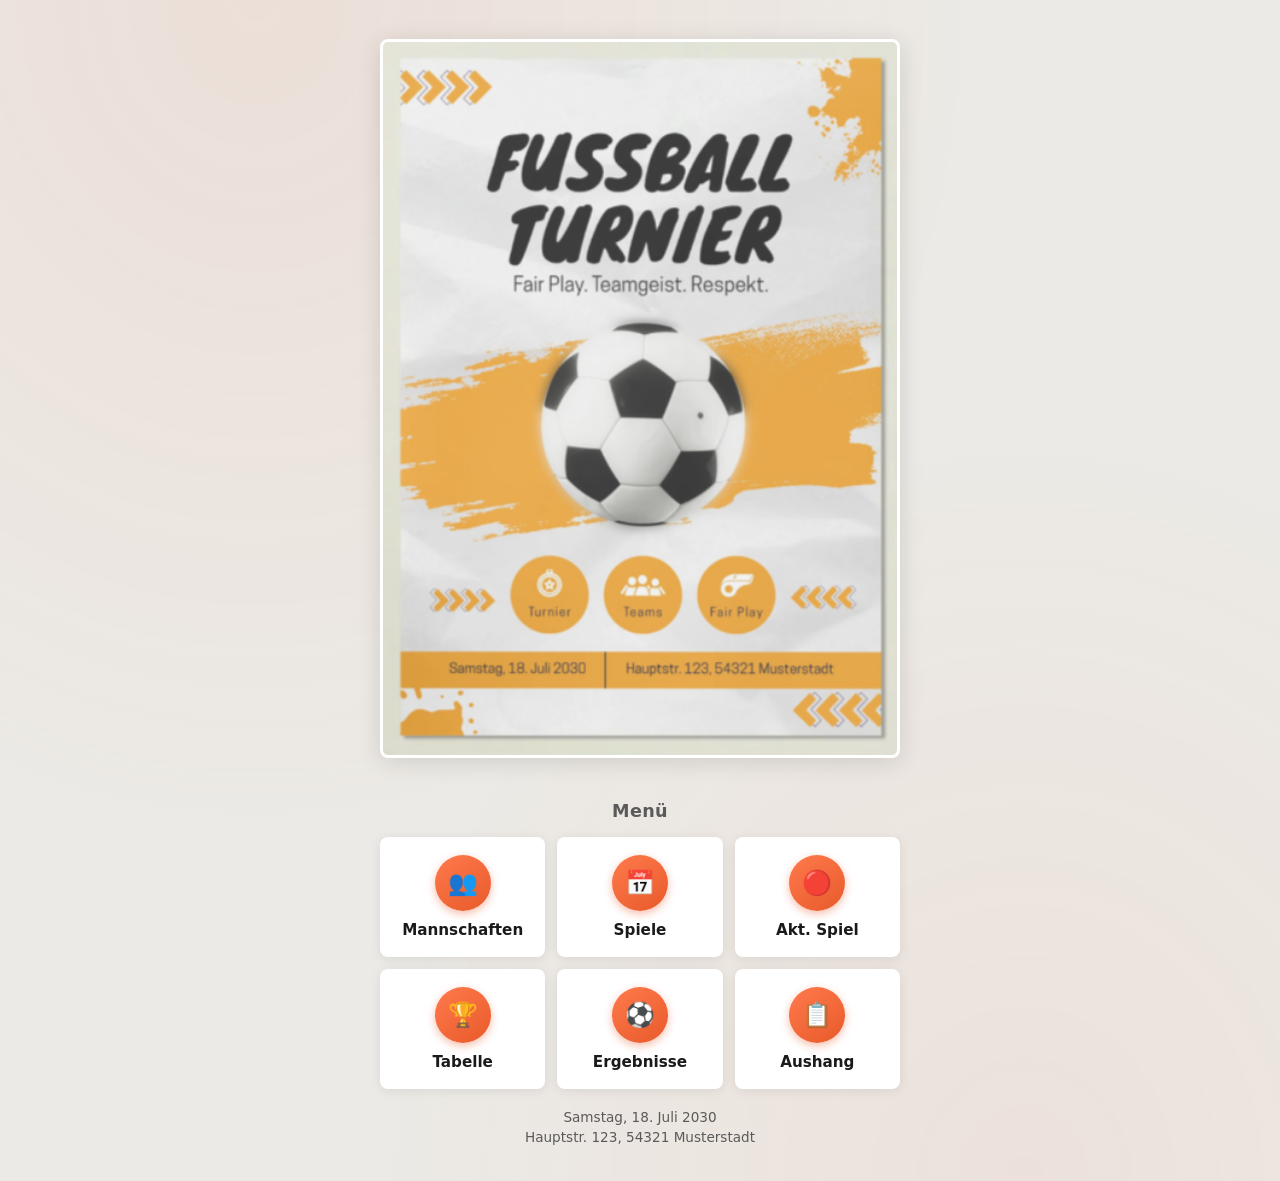
==== index.html @ 4a1cb92f "Fussball Turnier Web: Turnierverwaltung im Browser Reine Static-Web-App ohne Framework und ohne Buil" ====
<!DOCTYPE html>
<html lang="de">
<head>
  <meta charset="UTF-8">
  <meta name="viewport" content="width=device-width, initial-scale=1.0">
  <title>Fussball Turnier – Start</title>
  <link rel="stylesheet" href="css/global.css">
  <link rel="stylesheet" href="css/start.css">
</head>
<body>
  <div class="start-page">
    <div class="start-inner">
      <figure class="poster-frame">
        <img
          src="assets/turnier-poster.png"
          alt="Poster: Fussball Turnier – Fair Play. Teamgeist. Respekt."
          width="520"
          height="740"
        >
      </figure>

      <nav class="start-menu" aria-label="Hauptmenü">
        <h2 class="start-menu__title">Menü</h2>
        <ul class="menu-grid">
          <li>
            <a class="menu-card" href="mannschaften.html">
              <span class="menu-card__icon" aria-hidden="true">👥</span>
              <span class="menu-card__label">Mannschaften</span>
            </a>
          </li>
          <li>
            <a class="menu-card" href="spiele.html">
              <span class="menu-card__icon" aria-hidden="true">📅</span>
              <span class="menu-card__label">Spiele</span>
            </a>
          </li>
          <li>
            <a class="menu-card" href="aktspiel.html">
              <span class="menu-card__icon" aria-hidden="true">🔴</span>
              <span class="menu-card__label">Akt. Spiel</span>
            </a>
          </li>
          <li>
            <a class="menu-card" href="tabelle.html">
              <span class="menu-card__icon" aria-hidden="true">🏆</span>
              <span class="menu-card__label">Tabelle</span>
            </a>
          </li>
          <li>
            <a class="menu-card" href="ergebnisse.html">
              <span class="menu-card__icon" aria-hidden="true">⚽</span>
              <span class="menu-card__label">Ergebnisse</span>
            </a>
          </li>
          <li>
            <a class="menu-card" href="aushang.html">
              <span class="menu-card__icon" aria-hidden="true">📋</span>
              <span class="menu-card__label">Aushang</span>
            </a>
          </li>
        </ul>
      </nav>
    </div>

    <footer class="start-footer">
      <p id="start-titel" hidden></p>
      <p id="start-datum">Samstag, 18. Juli 2030</p>
      <p id="start-ort">Hauptstr. 123, 54321 Musterstadt</p>
    </footer>
  </div>
  <script src="js/turnier-store.js"></script>
  <script src="js/start.js"></script>
</body>
</html>
---- css/global.css ----
*,
*::before,
*::after {
  box-sizing: border-box;
}

:root {
  --color-orange: #e85a2a;
  --color-orange-dark: #c94a1f;
  --color-orange-light: #ff7a4d;
  --color-ink: #1a1a1a;
  --color-muted: #5a5a5a;
  --color-paper: #eceae6;
  --font-ui: "Segoe UI", system-ui, -apple-system, sans-serif;
  --shadow-soft: 0 4px 24px rgba(0, 0, 0, 0.12);
  --radius: 8px;
}

body {
  margin: 0;
  min-height: 100vh;
  font-family: var(--font-ui);
  font-size: 15px;
  color: var(--color-ink);
  background: var(--color-paper);
}

a {
  color: inherit;
}

img {
  max-width: 100%;
  height: auto;
  display: block;
}
---- css/start.css ----
.start-page {
  min-height: 100vh;
  display: flex;
  flex-direction: column;
  align-items: center;
  padding: 24px 16px 32px;
  background:
    radial-gradient(ellipse at 20% 0%, rgba(232, 90, 42, 0.08) 0%, transparent 50%),
    radial-gradient(ellipse at 80% 100%, rgba(232, 90, 42, 0.06) 0%, transparent 45%),
    var(--color-paper);
}

.start-inner {
  width: min(520px, 100%);
  display: flex;
  flex-direction: column;
  align-items: center;
  gap: 28px;
}

.poster-frame {
  width: 100%;
  border-radius: var(--radius);
  overflow: hidden;
  box-shadow: var(--shadow-soft);
  border: 3px solid #fff;
  background: #fff;
}

.poster-frame img {
  width: 100%;
  vertical-align: middle;
}

.start-menu {
  width: 100%;
}

.start-menu__title {
  margin: 0 0 16px;
  text-align: center;
  font-size: 1.1rem;
  font-weight: 600;
  letter-spacing: 0.02em;
  color: var(--color-muted);
}

.menu-grid {
  display: grid;
  grid-template-columns: repeat(2, 1fr);
  gap: 14px;
  list-style: none;
  margin: 0;
  padding: 0;
}

@media (min-width: 480px) {
  .menu-grid {
    grid-template-columns: repeat(3, 1fr);
    gap: 12px;
  }
}


.menu-card {
  display: flex;
  flex-direction: column;
  align-items: center;
  gap: 10px;
  padding: 16px 10px;
  text-decoration: none;
  border-radius: var(--radius);
  background: #fff;
  border: 2px solid transparent;
  box-shadow: 0 2px 12px rgba(0, 0, 0, 0.08);
  transition: transform 0.15s ease, border-color 0.15s ease, box-shadow 0.15s ease;
}

.menu-card:hover {
  transform: translateY(-2px);
  border-color: var(--color-orange);
  box-shadow: 0 6px 20px rgba(232, 90, 42, 0.25);
}

.menu-card:focus-visible {
  outline: 2px solid var(--color-orange);
  outline-offset: 2px;
}

.menu-card__icon {
  width: 56px;
  height: 56px;
  border-radius: 50%;
  background: linear-gradient(145deg, var(--color-orange-light), var(--color-orange));
  color: #fff;
  display: flex;
  align-items: center;
  justify-content: center;
  font-size: 1.5rem;
  line-height: 1;
  box-shadow: 0 3px 8px rgba(232, 90, 42, 0.4);
}

.menu-card__label {
  font-weight: 700;
  font-size: 0.95rem;
  text-align: center;
}

.start-footer {
  margin-top: auto;
  padding-top: 16px;
  text-align: center;
  font-size: 0.85rem;
  color: var(--color-muted);
}

.start-footer p {
  margin: 4px 0;
}
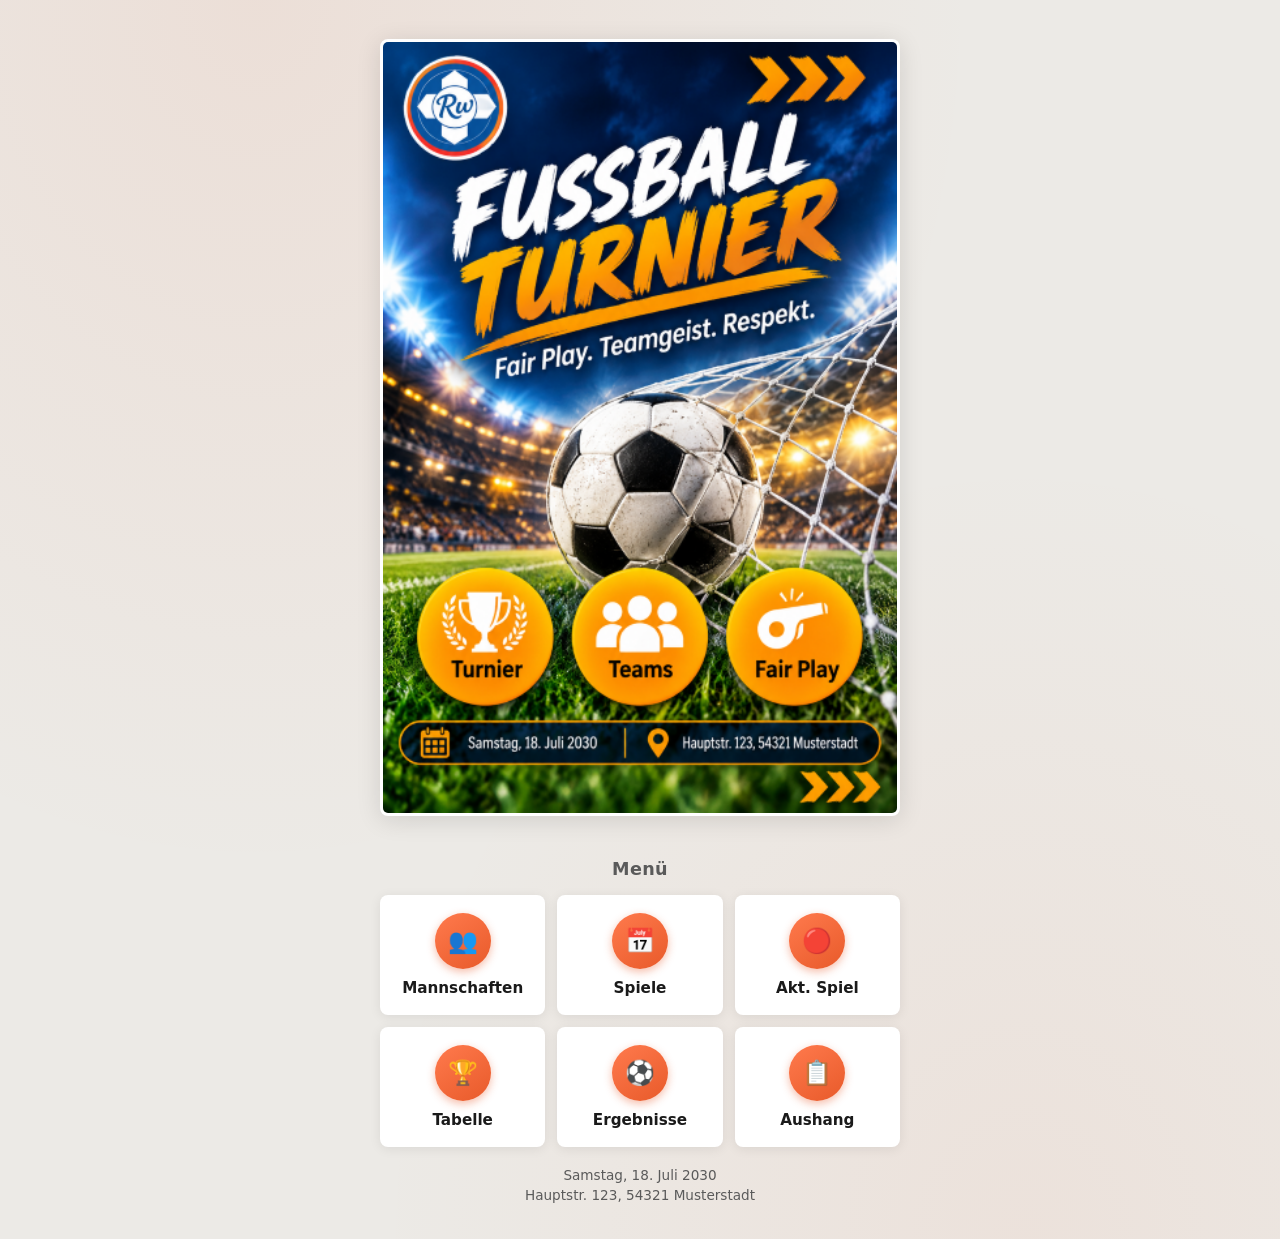
==== commit a2e42a46: "Neues Turnierposter auf der Startseite Das Posterbild gegen das neue Motiv getauscht und die width/h" ====
--- a/index.html
+++ b/index.html
@@ -4,6 +4,10 @@
   <meta charset="UTF-8">
   <meta name="viewport" content="width=device-width, initial-scale=1.0">
   <title>Fussball Turnier – Start</title>
+  <meta name="theme-color" content="#e85a2a">
+  <link rel="manifest" href="manifest.webmanifest">
+  <link rel="apple-touch-icon" href="assets/apple-touch-icon.png">
+  <link rel="icon" href="assets/icon.svg" type="image/svg+xml">
   <link rel="stylesheet" href="css/global.css">
   <link rel="stylesheet" href="css/start.css">
 </head>
@@ -14,8 +18,8 @@
         <img
           src="assets/turnier-poster.png"
           alt="Poster: Fussball Turnier – Fair Play. Teamgeist. Respekt."
-          width="520"
-          height="740"
+          width="394"
+          height="591"
         >
       </figure>
 
--- a/css/global.css
+++ b/css/global.css
@@ -34,3 +34,18 @@
   height: auto;
   display: block;
 }
+
+/* ---------- Handy ----------
+   Unter 16px zoomt iOS Safari beim Antippen eines Feldes automatisch hinein
+   und laesst die Seite verschoben zurueck. */
+
+@media (max-width: 768px) {
+  input,
+  select,
+  textarea {
+    /* !important ist hier noetig: die Seiten-Stylesheets setzen "font: inherit"
+       mit hoeherer Spezifitaet (z. B. .mannschaften-toolbar input[type="text"])
+       und wuerden diese Regel sonst ueberschreiben. */
+    font-size: 16px !important;
+  }
+}
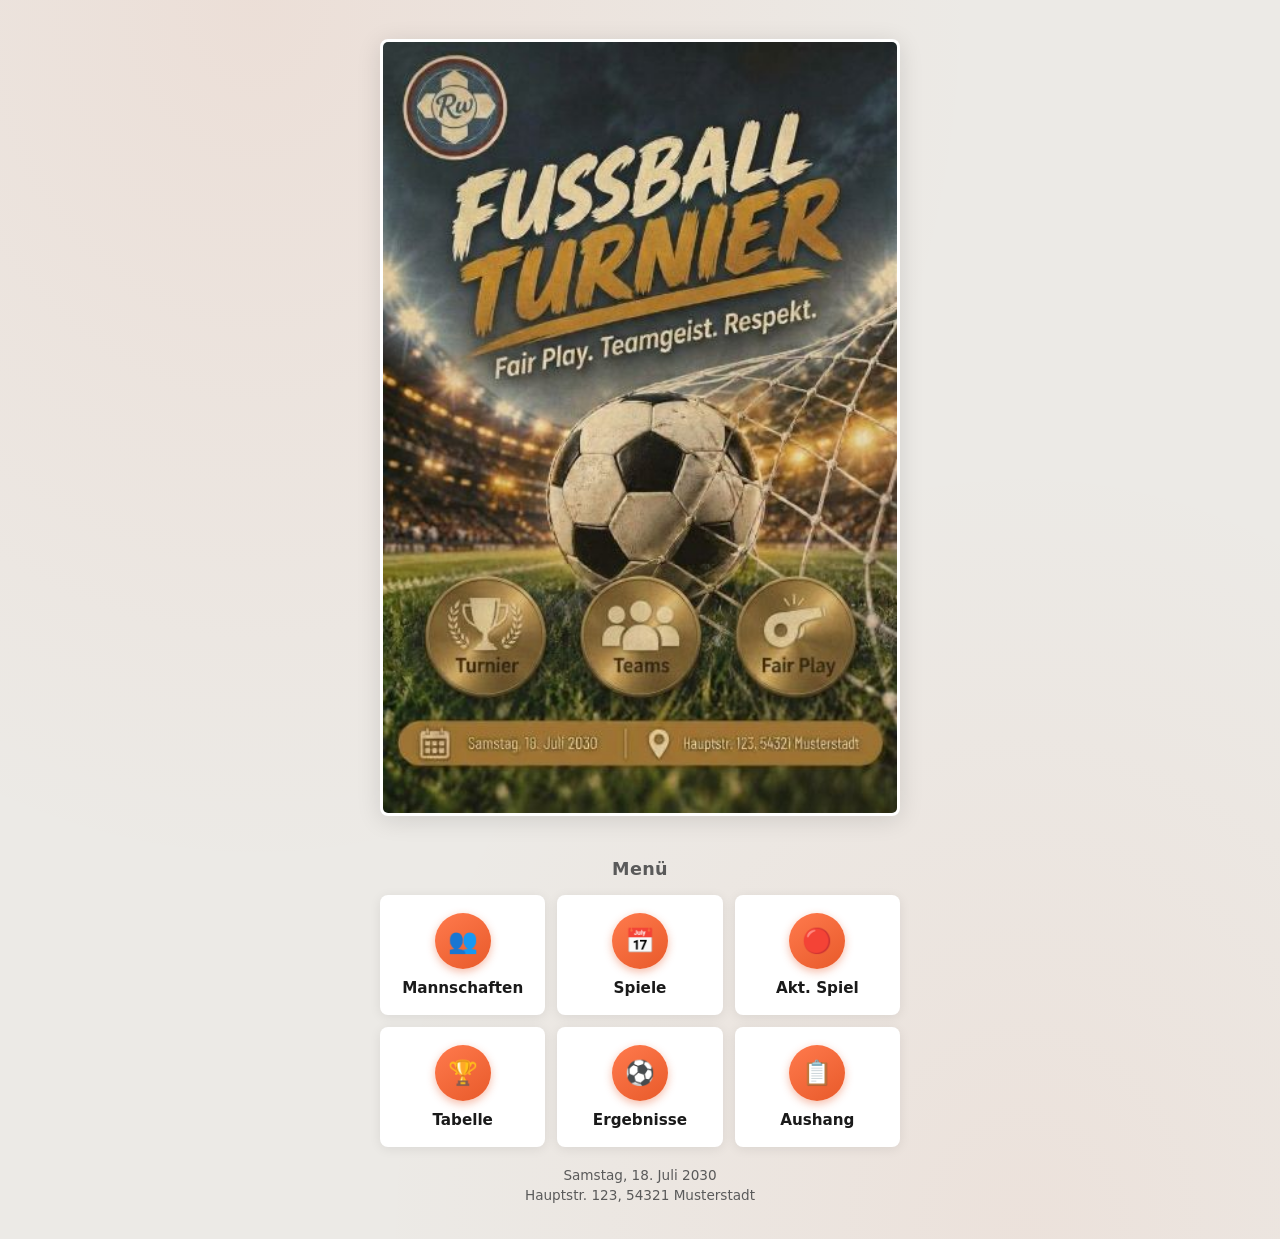
==== commit abe65aca: "Ruhigeres Turnierposter, als JPEG statt PNG Das grelle Motiv gegen die gedecktere Fassung getauscht." ====
--- a/index.html
+++ b/index.html
@@ -16,7 +16,7 @@
     <div class="start-inner">
       <figure class="poster-frame">
         <img
-          src="assets/turnier-poster.png"
+          src="assets/turnier-poster.jpg"
           alt="Poster: Fussball Turnier – Fair Play. Teamgeist. Respekt."
           width="394"
           height="591"
